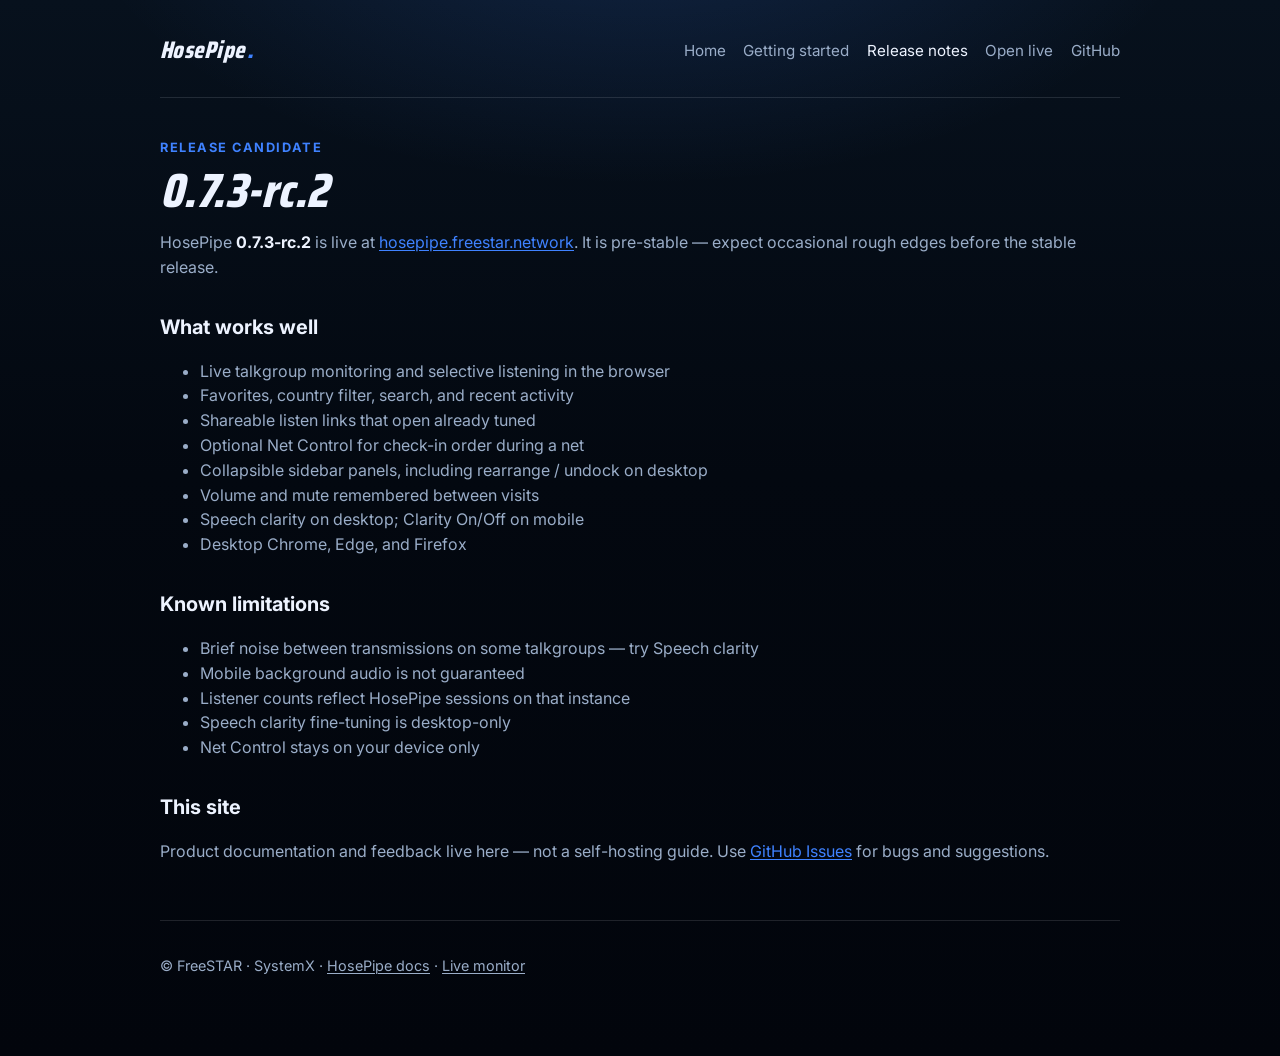
==== docs/beta.html @ ccb86dbc "Add public docs site and FreeSTAR SystemX SEO copy. Ship a GitHub Pages landing with crawl files and" ====
<!doctype html>
<html lang="en">
  <head>
    <meta charset="utf-8" />
    <meta name="viewport" content="width=device-width, initial-scale=1" />
    <title>Release candidate — HosePipe</title>
    <meta
      name="description"
      content="HosePipe 0.7.3-rc.2 release candidate notes for FreeSTAR’s SystemX DMR talkgroup monitor."
    />
    <link rel="canonical" href="https://shaymez.github.io/HosePipe-App/beta.html" />
    <link rel="icon" type="image/svg+xml" href="./favicon.svg" />
    <meta property="og:type" content="article" />
    <meta property="og:site_name" content="HosePipe" />
    <meta property="og:title" content="Release candidate — HosePipe" />
    <meta
      property="og:description"
      content="HosePipe 0.7.3-rc.2 release candidate notes for FreeSTAR’s SystemX DMR talkgroup monitor."
    />
    <meta property="og:url" content="https://shaymez.github.io/HosePipe-App/beta.html" />
    <meta property="og:image" content="https://shaymez.github.io/HosePipe-App/og-image.png" />
    <meta name="twitter:card" content="summary_large_image" />
    <meta name="twitter:title" content="Release candidate — HosePipe" />
    <meta
      name="twitter:description"
      content="HosePipe 0.7.3-rc.2 release candidate notes for FreeSTAR’s SystemX DMR talkgroup monitor."
    />
    <meta name="twitter:image" content="https://shaymez.github.io/HosePipe-App/og-image.png" />
    <link rel="preconnect" href="https://fonts.googleapis.com" />
    <link rel="preconnect" href="https://fonts.gstatic.com" crossorigin />
    <link
      href="https://fonts.googleapis.com/css2?family=Inter:wght@400;600;700&family=Saira+Condensed:ital,wght@1,700;1,800&display=swap"
      rel="stylesheet"
    />
    <link rel="stylesheet" href="./styles.css" />
  </head>
  <body>
    <div class="wrap doc-page">
      <header class="site-nav">
        <a class="brand" href="./">HosePipe<span class="brand-dot">.</span></a>
        <nav class="nav-links" aria-label="Site">
          <a href="./">Home</a>
          <a href="./getting-started.html">Getting started</a>
          <a href="./beta.html" aria-current="page">Release notes</a>
          <a href="https://hosepipe.freestar.network/">Open live</a>
          <a href="https://github.com/ShaYmez/HosePipe-App">GitHub</a>
        </nav>
      </header>

      <main>
        <span class="eyebrow">Release candidate</span>
        <h1>0.7.3-rc.2</h1>
        <p>
          HosePipe <strong>0.7.3-rc.2</strong> is live at
          <a href="https://hosepipe.freestar.network/">hosepipe.freestar.network</a>. It is pre-stable —
          expect occasional rough edges before the stable release.
        </p>

        <h2>What works well</h2>
        <ul>
          <li>Live talkgroup monitoring and selective listening in the browser</li>
          <li>Favorites, country filter, search, and recent activity</li>
          <li>Shareable listen links that open already tuned</li>
          <li>Optional Net Control for check-in order during a net</li>
          <li>Collapsible sidebar panels, including rearrange / undock on desktop</li>
          <li>Volume and mute remembered between visits</li>
          <li>Speech clarity on desktop; Clarity On/Off on mobile</li>
          <li>Desktop Chrome, Edge, and Firefox</li>
        </ul>

        <h2>Known limitations</h2>
        <ul>
          <li>Brief noise between transmissions on some talkgroups — try Speech clarity</li>
          <li>Mobile background audio is not guaranteed</li>
          <li>Listener counts reflect HosePipe sessions on that instance</li>
          <li>Speech clarity fine-tuning is desktop-only</li>
          <li>Net Control stays on your device only</li>
        </ul>

        <h2>This site</h2>
        <p>
          Product documentation and feedback live here — not a self-hosting guide. Use
          <a href="https://github.com/ShaYmez/HosePipe-App/issues">GitHub Issues</a> for bugs and
          suggestions.
        </p>
      </main>

      <footer class="site-footer">
        <p>
          © FreeSTAR · SystemX ·
          <a href="./">HosePipe docs</a> ·
          <a href="https://hosepipe.freestar.network/">Live monitor</a>
        </p>
      </footer>
    </div>
  </body>
</html>
---- docs/styles.css ----
:root {
  --bg: #030810;
  --bg-elevated: #07111d;
  --text: #edf3ff;
  --muted: #9aadc8;
  --accent: #3f82ff;
  --line: rgba(237, 243, 255, 0.12);
  --font: "Inter", system-ui, sans-serif;
  --display: "Saira Condensed", "Arial Narrow", sans-serif;
}

* {
  box-sizing: border-box;
}

html {
  color-scheme: dark;
}

body {
  margin: 0;
  min-height: 100vh;
  font-family: var(--font);
  background:
    radial-gradient(ellipse 80% 50% at 50% -10%, rgba(63, 130, 255, 0.18), transparent 55%),
    linear-gradient(180deg, #07111d 0%, var(--bg) 45%, #02050c 100%);
  color: var(--text);
  line-height: 1.55;
}

a {
  color: var(--accent);
  text-decoration-thickness: 1px;
  text-underline-offset: 0.15em;
}

a:hover {
  color: #7eacff;
}

.wrap {
  width: min(960px, calc(100% - 2rem));
  margin: 0 auto;
  padding: 1.5rem 0 4rem;
}

.site-nav {
  display: flex;
  flex-wrap: wrap;
  align-items: center;
  justify-content: space-between;
  gap: 0.75rem 1.25rem;
  padding: 0.5rem 0 1.75rem;
  border-bottom: 1px solid var(--line);
  margin-bottom: 2.5rem;
}

.brand {
  display: inline-flex;
  align-items: baseline;
  gap: 0.15rem;
  color: var(--text);
  text-decoration: none;
  font-family: var(--display);
  font-style: italic;
  font-weight: 800;
  font-size: 1.5rem;
  letter-spacing: 0.02em;
}

.brand-dot {
  color: var(--accent);
}

.nav-links {
  display: flex;
  flex-wrap: wrap;
  gap: 0.85rem 1.1rem;
  font-size: 0.95rem;
}

.nav-links a {
  color: var(--muted);
  text-decoration: none;
}

.nav-links a:hover,
.nav-links a[aria-current="page"] {
  color: var(--text);
}

.eyebrow {
  display: block;
  margin-bottom: 0.65rem;
  color: var(--accent);
  font-size: 0.8rem;
  font-weight: 700;
  letter-spacing: 0.12em;
  text-transform: uppercase;
}

h1 {
  margin: 0 0 0.75rem;
  font-family: var(--display);
  font-style: italic;
  font-weight: 800;
  font-size: clamp(2.6rem, 8vw, 4.2rem);
  line-height: 0.95;
  letter-spacing: 0.01em;
}

h1 .dot {
  color: var(--accent);
}

.lede {
  margin: 0 0 1.5rem;
  max-width: 36rem;
  color: var(--muted);
  font-size: 1.125rem;
}

.cta-row {
  display: flex;
  flex-wrap: wrap;
  gap: 0.75rem;
  margin-bottom: 2.25rem;
}

.button {
  display: inline-flex;
  align-items: center;
  justify-content: center;
  min-height: 2.75rem;
  padding: 0.65rem 1.15rem;
  border-radius: 999px;
  border: 1px solid transparent;
  font-weight: 600;
  text-decoration: none;
}

.button-primary {
  background: var(--accent);
  color: #fff;
}

.button-primary:hover {
  background: #5a94ff;
  color: #fff;
}

.button-secondary {
  border-color: var(--line);
  background: transparent;
  color: var(--text);
}

.button-secondary:hover {
  border-color: rgba(237, 243, 255, 0.3);
  color: #fff;
}

.hero-shot {
  display: block;
  width: 100%;
  height: auto;
  border: 1px solid var(--line);
  border-radius: 12px;
  background: var(--bg-elevated);
}

.section {
  margin-top: 3rem;
  padding-top: 2rem;
  border-top: 1px solid var(--line);
}

.section h2 {
  margin: 0 0 0.85rem;
  font-size: 1.35rem;
}

.section p,
.section li {
  color: var(--muted);
}

.section ul {
  margin: 0;
  padding-left: 1.2rem;
}

.section li + li {
  margin-top: 0.4rem;
}

.doc-page h1 {
  font-size: clamp(2rem, 6vw, 3rem);
  margin-bottom: 1rem;
}

.doc-page h2 {
  margin: 2rem 0 0.75rem;
  font-size: 1.25rem;
}

.doc-page p,
.doc-page li {
  color: var(--muted);
}

.doc-page strong {
  color: var(--text);
}

.site-footer {
  margin-top: 3.5rem;
  padding-top: 1.25rem;
  border-top: 1px solid var(--line);
  color: var(--muted);
  font-size: 0.9rem;
}

.site-footer a {
  color: var(--muted);
}

.site-footer a:hover {
  color: var(--text);
}
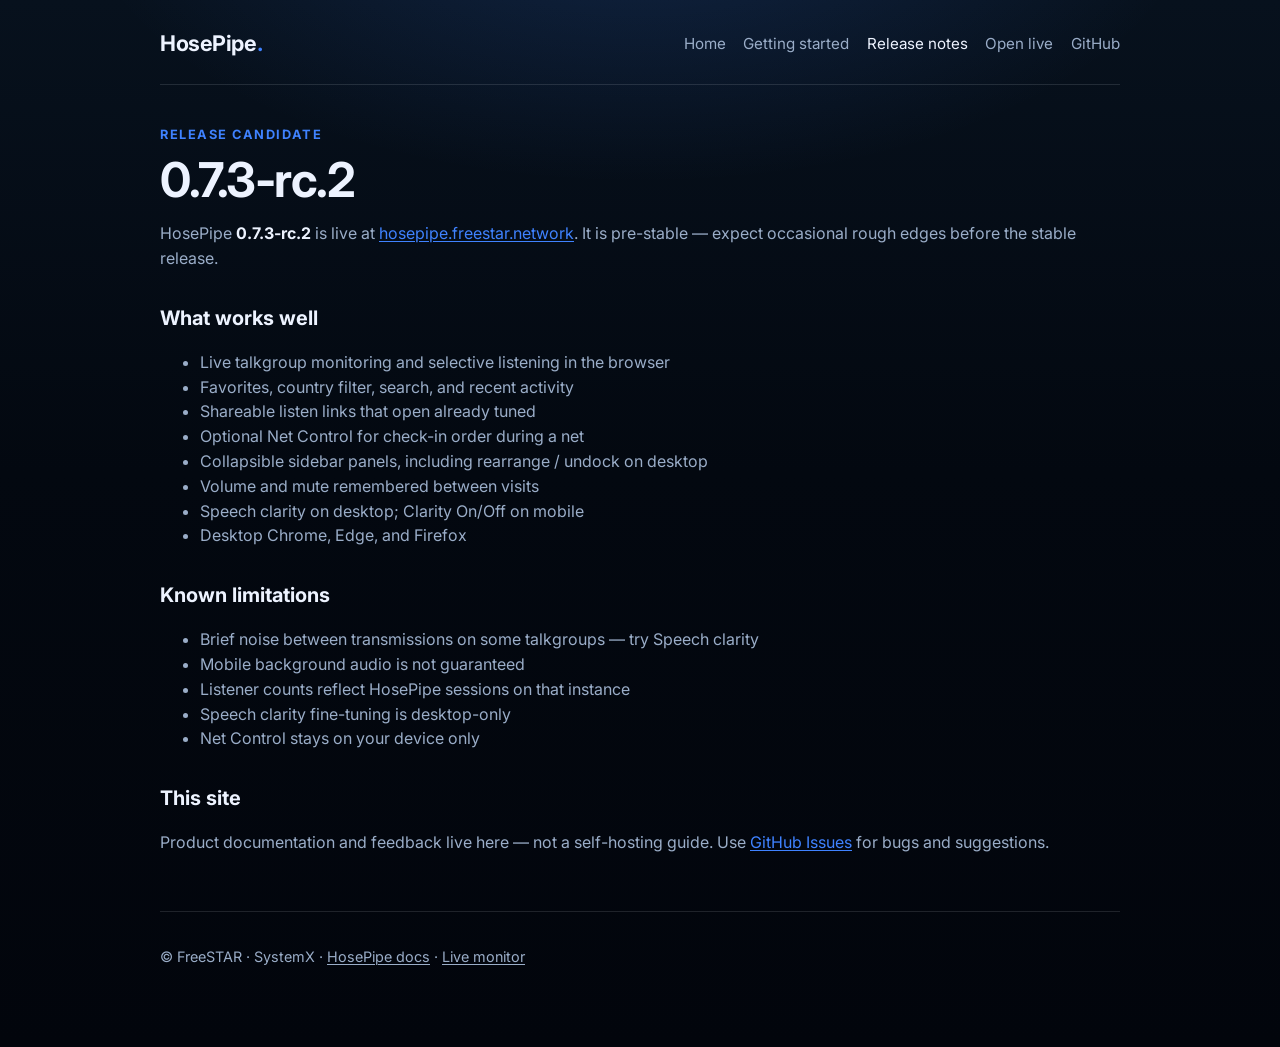
==== commit 2917b335: "Match HosePipe wordmark to the live app typography. Drop italic condensed headers and use Inter for " ====
--- a/docs/beta.html
+++ b/docs/beta.html
@@ -29,7 +29,7 @@
     <link rel="preconnect" href="https://fonts.googleapis.com" />
     <link rel="preconnect" href="https://fonts.gstatic.com" crossorigin />
     <link
-      href="https://fonts.googleapis.com/css2?family=Inter:wght@400;600;700&family=Saira+Condensed:ital,wght@1,700;1,800&display=swap"
+      href="https://fonts.googleapis.com/css2?family=Inter:wght@400;600;700&display=swap"
       rel="stylesheet"
     />
     <link rel="stylesheet" href="./styles.css" />
--- a/docs/styles.css
+++ b/docs/styles.css
@@ -5,8 +5,7 @@
   --muted: #9aadc8;
   --accent: #3f82ff;
   --line: rgba(237, 243, 255, 0.12);
-  --font: "Inter", system-ui, sans-serif;
-  --display: "Saira Condensed", "Arial Narrow", sans-serif;
+  --font: Inter, ui-sans-serif, system-ui, sans-serif;
 }
 
 * {
@@ -58,14 +57,15 @@
 .brand {
   display: inline-flex;
   align-items: baseline;
-  gap: 0.15rem;
+  gap: 0;
   color: var(--text);
   text-decoration: none;
-  font-family: var(--display);
-  font-style: italic;
-  font-weight: 800;
-  font-size: 1.5rem;
-  letter-spacing: 0.02em;
+  font-family: var(--font);
+  font-style: normal;
+  font-weight: 700;
+  font-size: 1.35rem;
+  letter-spacing: -0.02em;
+  line-height: 1;
 }
 
 .brand-dot {
@@ -101,12 +101,12 @@
 
 h1 {
   margin: 0 0 0.75rem;
-  font-family: var(--display);
-  font-style: italic;
-  font-weight: 800;
-  font-size: clamp(2.6rem, 8vw, 4.2rem);
-  line-height: 0.95;
-  letter-spacing: 0.01em;
+  font-family: var(--font);
+  font-style: normal;
+  font-weight: 700;
+  font-size: clamp(2.4rem, 6vw, 3.4rem);
+  line-height: 1.05;
+  letter-spacing: -0.03em;
 }
 
 h1 .dot {
